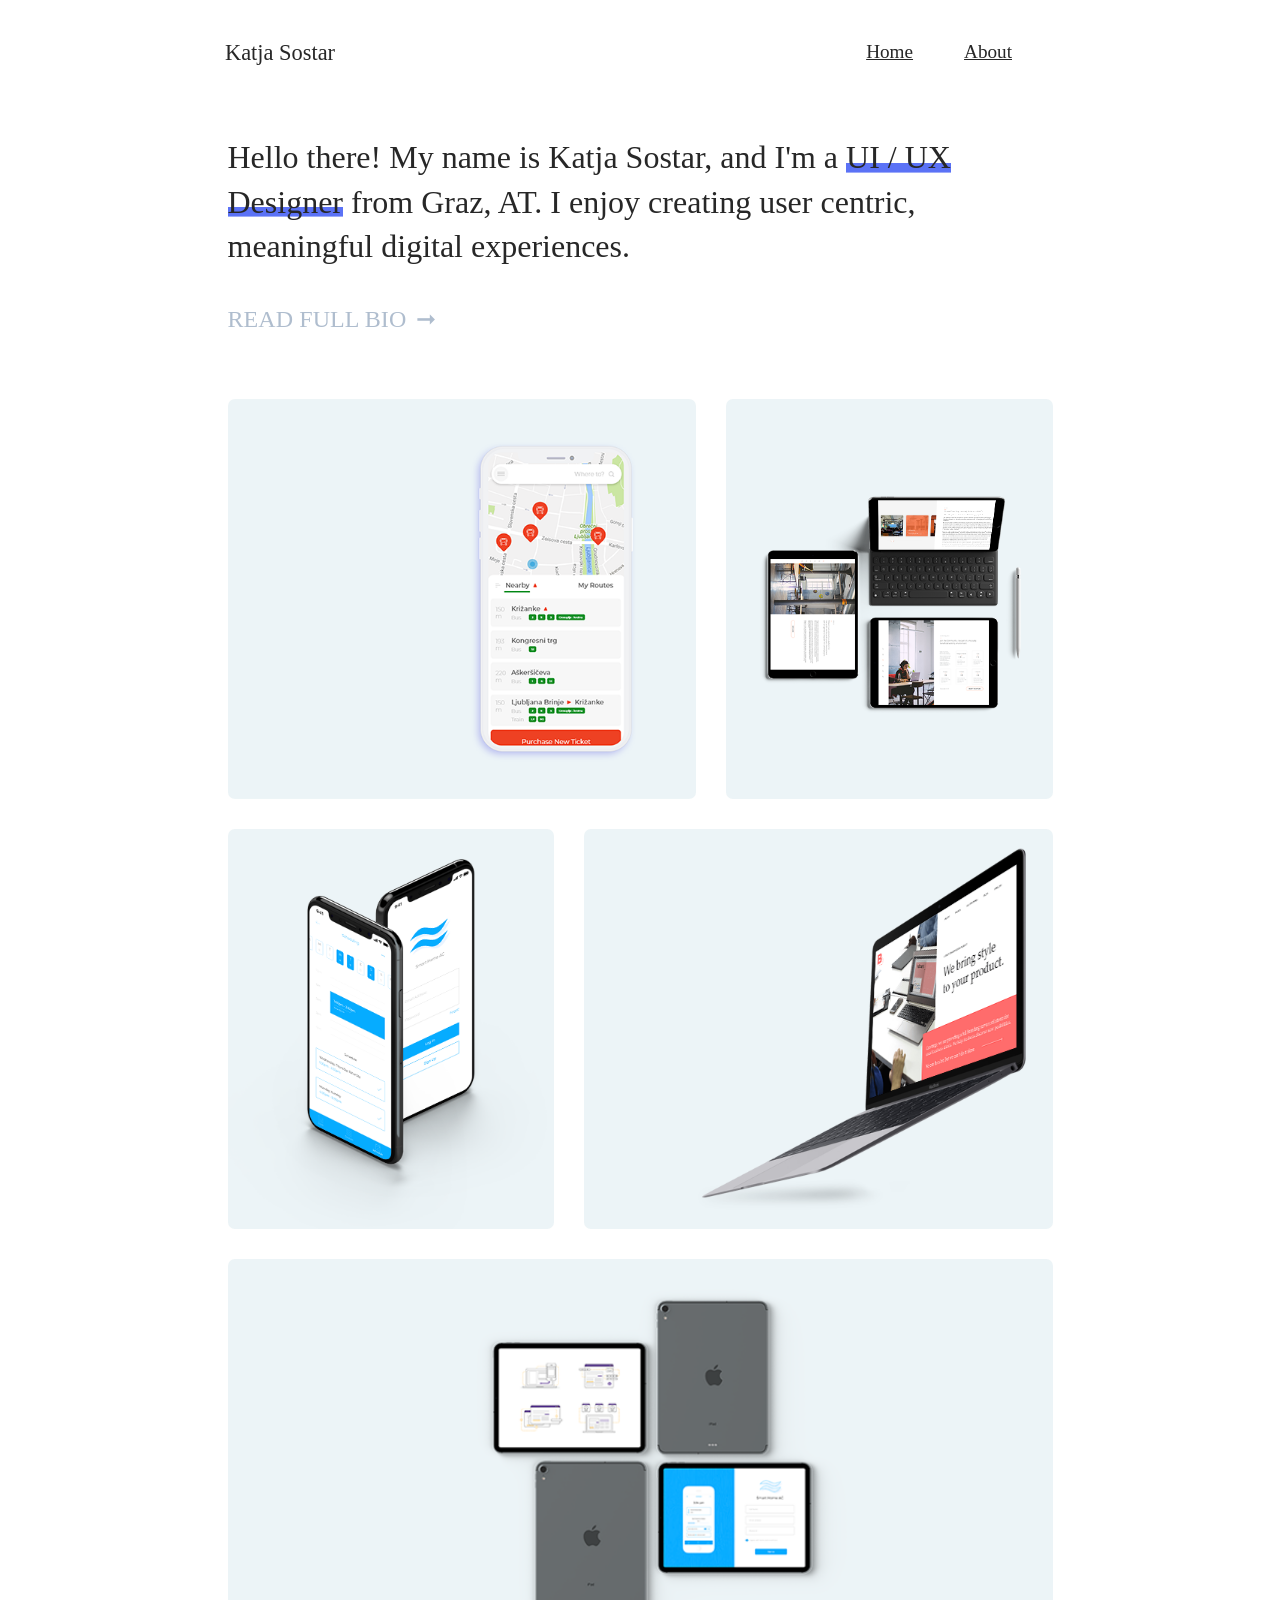
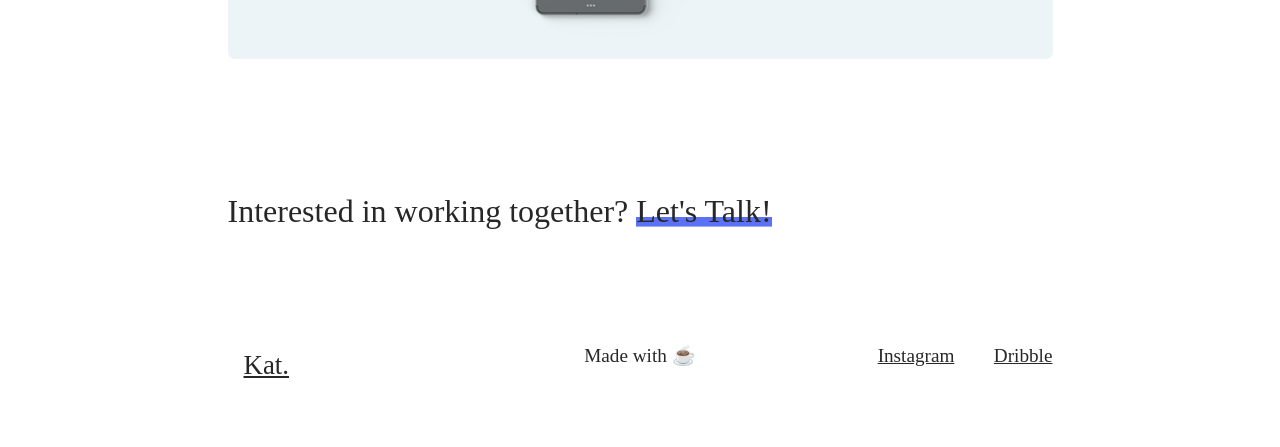
==== index.html @ fa18c43d "final-1" ====
<!doctype html>
<html lang="en">

<head>
    <!-- Required meta tags -->
    <meta charset="utf-8">
    <meta name="viewport" content="width=device-width, initial-scale=1, shrink-to-fit=no">

    <!-- Bootstrap CSS -->
    <link rel="stylesheet" href="https://stackpath.bootstrapcdn.com/bootstrap/4.2.1/css/bootstrap.min.css" integrity="sha384-GJzZqFGwb1QTTN6wy59ffF1BuGJpLSa9DkKMp0DgiMDm4iYMj70gZWKYbI706tWS" crossorigin="anonymous">

    <link href="https://fonts.googleapis.com/css?family=Montserrat:400,500,700,800" rel="stylesheet">

    <link rel="stylesheet" href="style.css">

    <link rel="stylesheet" href="animate.css">



    <title>Katja Sostar | UI / UX Designer</title>
</head>

<body>

    <div class="container">
        <div class="row d-flex justify-content-center">
            <div class="col-lg-10 col-12">
                <nav class="navbar navbar-expand-lg">
                    <div class="container">
                        <a href="/index.html" class="navbar-brand">Katja Sostar</a>
                        <button class="navbar-toggler float-right" type="button" data-toggle="collapse" data-target="#navbar9">
            <span class="navbar-toggler-icon"></span>
        </button>
                        <div class="navbar-collapse collapse" id="navbar9">
                            <ul class="navbar-nav ml-auto">
                                <li class="nav-item">
                                    <a class="nav-link" href="/index.html">Home</a>
                                </li>
                                <li class="nav-item">
                                    <a class="nav-link" href="/about.html">About</a>
                                </li>
                            </ul>
                        </div>
                    </div>
                </nav>

            </div>
        </div>
    </div>

    <div id="header" class="jumbotron jumbotron-fluid">
        <div class="container">
            <div class="row d-flex justify-content-center">
                <div class="col-lg-9 col-12">
                    <h1>Hello there! My name is Katja Sostar, and I'm a
                        <spawn class="underline--magical">UI / UX Designer</spawn> from Graz, AT. I enjoy creating user centric, meaningful digital experiences.
                    </h1>
                    <br>
                    <a class="arrowHeader" href="about.html">READ FULL BIO</a>
                </div>
            </div>
        </div>
    </div>

    <div class="container">
        <div class="row d-flex justify-content-center">
            <div class="col-lg-9 col-12">
                <div class="row">
                    <div class="col-md-7 col-12">
                        <div class="fh5co-grid animate-box" style="background-image: url(/assets/thumbnails/lp-bus.png);">
                            <a class="image-popup text-center" href="projects/lj-bus.html">
                                <div class="prod-title">
                                    <h3>Ljubljana LP</h3>
                                    <span>UI / UX - Mobile commuting solution</span>
                                </div>
                            </a>
                        </div>
                    </div>

                    <div class="col-md-5 col-12">
                        <div class="fh5co-grid animate-box" style="background-image: url(/assets/thumbnails/poligon.png);">
                            <a class="image-popup text-center" href="projects/poligon.html">
                                <div class="prod-title">
                                    <h3>Poligon</h3>
                                    <span>Web Design - Creative Incubator Center</span>
                                </div>
                            </a>
                        </div>
                    </div>
                </div>
            </div>
        </div>

        <div class="row d-flex justify-content-center">
            <div class="col-lg-9 col-12">
                <div class="row">
                    <div class="col-md-5 col-12">
                        <div class="fh5co-grid animate-box" style="background-image: url(/assets/thumbnails/AC.png);">
                            <a class="image-popup text-center" href="projects/smart-home.html">
                                <div class="prod-title">
                                    <h3>Smart Home AC</h3>
                                    <span>UI / UX - Remote smart home</span>
                                </div>
                            </a>
                        </div>
                    </div>

                    <div class="col-md-7 col-12">
                        <div class="fh5co-grid animate-box" style="background-image: url(/assets/thumbnails/web.png);">
                            <a class="image-popup text-center" href="projects/web.html">
                                <div class="prod-title">
                                    <h3>Web Design</h3>
                                    <span>Collection</span>
                                </div>
                            </a>
                        </div>
                    </div>
                </div>
            </div>
        </div>

        <div class="row d-flex justify-content-center">
            <div class="col-lg-9 col-12">
                <div class="row">
                    <div class="col-md-12 col-12">
                        <div class="fh5co-grid animate-box" style="background-image: url(/assets/thumbnails/extra.png);">
                            <a class="image-popup text-center" href="projects/playground.html">
                                <div class="prod-title">
                                    <h3>Playground Collection</h3>
                                    <span>UI, Illustrations, Logos</span>
                                </div>
                            </a>
                        </div>
                    </div>
                </div>
            </div>
        </div>


    </div>

    <div id="contact" class="container">
        <div class="row d-flex justify-content-center">
            <div class="col-lg-9 col-12">
                <h2>Interested in working together?
                    <spawn class="underline--magical"><a href="mailto:kat.sostar@gmail.com">Let's Talk!</a></spawn>
                </h2>
            </div>
        </div>
    </div>


    <div id="footer" class="container">
        <div class="row d-flex justify-content-center">
            <div class="col-lg-9 col-12">
                <div class="row">
                    <div class="col-md-4 col-2">
                        <h3> <a class="nav-link" href="/index.html">Kat.</a>
                        </h3>
                    </div>
                    <div class="col-md-4 text-center col-4">
                        <p>Made with &#9749;</p>
                    </div>
                    <div class="col-md-4 text-right col-6">
                        <a href="https://instagram.com/hell0imkat/">Instagram</a>
                        <a href="https://dribbble.com/helloimkat">Dribble</a>
                    </div>
                </div>
            </div>
        </div>
    </div>


    <!-- Optional JavaScript -->
    <!-- jQuery first, then Popper.js, then Bootstrap JS -->
    <script src="https://code.jquery.com/jquery-3.3.1.slim.min.js" integrity="sha384-q8i/X+965DzO0rT7abK41JStQIAqVgRVzpbzo5smXKp4YfRvH+8abtTE1Pi6jizo" crossorigin="anonymous"></script>
    <script src="https://cdnjs.cloudflare.com/ajax/libs/popper.js/1.14.6/umd/popper.min.js" integrity="sha384-wHAiFfRlMFy6i5SRaxvfOCifBUQy1xHdJ/yoi7FRNXMRBu5WHdZYu1hA6ZOblgut" crossorigin="anonymous"></script>
    <script src="https://stackpath.bootstrapcdn.com/bootstrap/4.2.1/js/bootstrap.min.js" integrity="sha384-B0UglyR+jN6CkvvICOB2joaf5I4l3gm9GU6Hc1og6Ls7i6U/mkkaduKaBhlAXv9k" crossorigin="anonymous"></script>
</body>

</html>
---- style.css ----
/* FONTS */
@font-face {
  font-family: 'Circular Std Book';
  font-style: normal;
  font-weight: normal;
  src: local("Circular Std Book"), url("CircularStd-Book.otf") format("otf");
}

@font-face {
  font-family: 'Circular Std Bold';
  font-style: normal;
  font-weight: normal;
  src: local("Circular Std Bold"), url("CircularStd-Bold.otf") format("otf");
}

@font-face {
  font-family: 'Circular Std Medium';
  font-style: normal;
  font-weight: normal;
  src: local("Circular Std Medium"), url("CircularStd-Medium.otf") format("otf");
}

/* TYPOGRAPHY */
/* line 26, D:/Userdata/Katja/Desktop/1/scss/style.scss */
h1 {
  font-family: 'Circular Std Bold';
  font-weight: 500;
  font-size: 2em;
  line-height: 1.4em;
  color: #272727;
}

/* line 34, D:/Userdata/Katja/Desktop/1/scss/style.scss */
h2 {
  font-family: 'Circular Std Bold';
  font-weight: 500;
  font-size: 2em;
  line-height: 1.4em;
  color: #272727;
}

/* line 42, D:/Userdata/Katja/Desktop/1/scss/style.scss */
h3 {
  font-family: 'Circular Std Bold';
  font-weight: 500;
  font-size: 1.4em;
  line-height: 1.4em;
  color: #272727;
}

/* line 50, D:/Userdata/Katja/Desktop/1/scss/style.scss */
.btn {
  border: 1px solid #272727;
  font-family: 'Circular Std Bold';
  font-size: 1.8em;
}

/* line 56, D:/Userdata/Katja/Desktop/1/scss/style.scss */
a {
  color: #272727;
}

/* line 58, D:/Userdata/Katja/Desktop/1/scss/style.scss */
a:hover {
  color: #272727;
  text-decoration: none;
}

/* line 64, D:/Userdata/Katja/Desktop/1/scss/style.scss */
p {
  font-family: 'Circular Std Book';
  font-weight: 500;
  font-size: 1.2em;
  color: #272727;
}

/* line 72, D:/Userdata/Katja/Desktop/1/scss/style.scss */
#footer p {
  font-family: 'Circular Std Book';
  font-weight: 500;
  font-size: 1.2em;
  color: #272727;
}

/* line 79, D:/Userdata/Katja/Desktop/1/scss/style.scss */
#footer a {
  font-family: 'Circular Std Bold';
  font-weight: 500;
  font-size: 1.2em;
  color: #272727;
  text-decoration: underline;
}

/* line 85, D:/Userdata/Katja/Desktop/1/scss/style.scss */
#footer a:hover {
  color: #5B72F6;
}

/* line 90, D:/Userdata/Katja/Desktop/1/scss/style.scss */
#footer a:first-child {
  margin-right: 35px;
}

/* line 96, D:/Userdata/Katja/Desktop/1/scss/style.scss */
.underline--magical {
  background-image: linear-gradient(120deg, #5B72F6 0%, #5B72F6 100%);
  background-repeat: no-repeat;
  background-size: 100% 0.3em;
  background-position: 0 90%;
  transition: background-size 0.30s ease-in;
}

/* line 102, D:/Userdata/Katja/Desktop/1/scss/style.scss */
.underline--magical:hover {
  background-size: 110% 110%;
}

/* ANI */
/* line 109, D:/Userdata/Katja/Desktop/1/scss/style.scss */
.arrowHeader {
  font-family: "Circular Std Bold";
  font-size: 24px;
  color: #AFBDCE;
  letter-spacing: 0.08px;
  transition-timing-function: ease-in-out;
  -webkit-transition-duration: 0.2s;
  /* Safari */
  transition-duration: 0.2s;
}

/* line 120, D:/Userdata/Katja/Desktop/1/scss/style.scss */
.arrowHeader::after {
  display: inline-block;
  padding-left: 10px;
  content: "\0279E";
  -webkit-transition: transform 0.3s ease-out;
  -moz-transition: transform 0.3s ease-out;
  -ms-transition: transform 0.3s ease-out;
  -o-transition: transform 0.3s ease-out;
  transition: transform 0.3s ease-out;
}

/* line 131, D:/Userdata/Katja/Desktop/1/scss/style.scss */
.arrowHeader:hover {
  color: #272727;
}

/* line 135, D:/Userdata/Katja/Desktop/1/scss/style.scss */
.arrowHeader:hover::after {
  -webkit-transform: translateX(10px);
  -moz-transform: translateX(10px);
  -ms-transform: translateX(10px);
  -o-transform: translateX(10px);
  transform: translateX(10px);
}

/* NAVBAR */
/* line 147, D:/Userdata/Katja/Desktop/1/scss/style.scss */
.navbar {
  padding: 30px;
  background-color: transparent;
}

/* line 151, D:/Userdata/Katja/Desktop/1/scss/style.scss */
.navbar .navbar-brand {
  font-family: 'Circular Std Bold';
  font-weight: 500;
  font-size: 1.4em;
  line-height: 1.4em;
  color: #272727;
}

/* line 159, D:/Userdata/Katja/Desktop/1/scss/style.scss */
.navbar .nav-link {
  font-family: 'Circular Std Bold';
  font-weight: 500;
  font-size: 1.2em;
  color: #272727;
  text-decoration: underline;
}

/* line 165, D:/Userdata/Katja/Desktop/1/scss/style.scss */
.navbar .nav-link:hover {
  color: #5B72F6;
}

/* line 169, D:/Userdata/Katja/Desktop/1/scss/style.scss */
.navbar .nav-link:first-child {
  margin-right: 35px;
}

/* INTRO */
/* line 180, D:/Userdata/Katja/Desktop/1/scss/style.scss */
.jumbotron {
  padding: 30px;
  background-color: transparent;
}

/* GALLERY */
/* line 188, D:/Userdata/Katja/Desktop/1/scss/style.scss */
.fh5co-grid {
  height: 400px;
  background-size: cover;
  background-position: center center;
  margin-bottom: 30px;
  position: relative;
  -webkit-border-radius: 7px;
  -moz-border-radius: 7px;
  -ms-border-radius: 7px;
  border-radius: 7px;
}

@media screen and (max-width: 480px) {
  /* line 201, D:/Userdata/Katja/Desktop/1/scss/style.scss */
  .fh5co-grid {
    height: 400px;
  }
}

/* line 206, D:/Userdata/Katja/Desktop/1/scss/style.scss */
.fh5co-grid .image-popup {
  position: absolute;
  top: 0;
  bottom: 0;
  left: 0;
  right: 0;
  background: rgba(0, 0, 0, 0.5);
  opacity: 0;
  -webkit-border-radius: 7px;
  -moz-border-radius: 7px;
  -ms-border-radius: 7px;
  border-radius: 7px;
}

/* line 220, D:/Userdata/Katja/Desktop/1/scss/style.scss */
.fh5co-grid .image-popup .prod-title {
  position: absolute;
  top: 50%;
  bottom: 20px;
  left: 20px;
  right: 20px;
  margin-top: -25px;
}

/* line 229, D:/Userdata/Katja/Desktop/1/scss/style.scss */
.fh5co-grid .image-popup .prod-title h3 {
  margin-bottom: 10px;
  color: #fff;
  font-size: 20px;
}

/* line 235, D:/Userdata/Katja/Desktop/1/scss/style.scss */
.fh5co-grid .image-popup .prod-title span {
  color: #fff;
}

/* line 239, D:/Userdata/Katja/Desktop/1/scss/style.scss */
.fh5co-grid:hover {
  -webkit-transform: scale(1.05);
  -moz-transform: scale(1.05);
  -o-transform: scale(1.05);
  transform: scale(1.05);
}

/* line 246, D:/Userdata/Katja/Desktop/1/scss/style.scss */
.fh5co-grid:hover .image-popup {
  opacity: 1;
}

/* line 251, D:/Userdata/Katja/Desktop/1/scss/style.scss */
.js .animate-box {
  opacity: 0;
}

/* CONTACT */
/* line 258, D:/Userdata/Katja/Desktop/1/scss/style.scss */
#contact {
  margin-top: 100px;
  margin-bottom: 100px;
}

/* FOOTER */
/* line 265, D:/Userdata/Katja/Desktop/1/scss/style.scss */
#footer {
  margin-top: 100px;
  margin-bottom: 50px;
}

/* PROJECT STYLING */
/* line 273, D:/Userdata/Katja/Desktop/1/scss/style.scss */
#info .info-text {
  background-color: #E7F3F7;
  padding-top: 45px;
  padding-bottom: 45px;
}

/* line 280, D:/Userdata/Katja/Desktop/1/scss/style.scss */
#project-case {
  padding-top: 45px;
  padding-bottom: 45px;
}

/*# sourceMappingURL=../style.map */
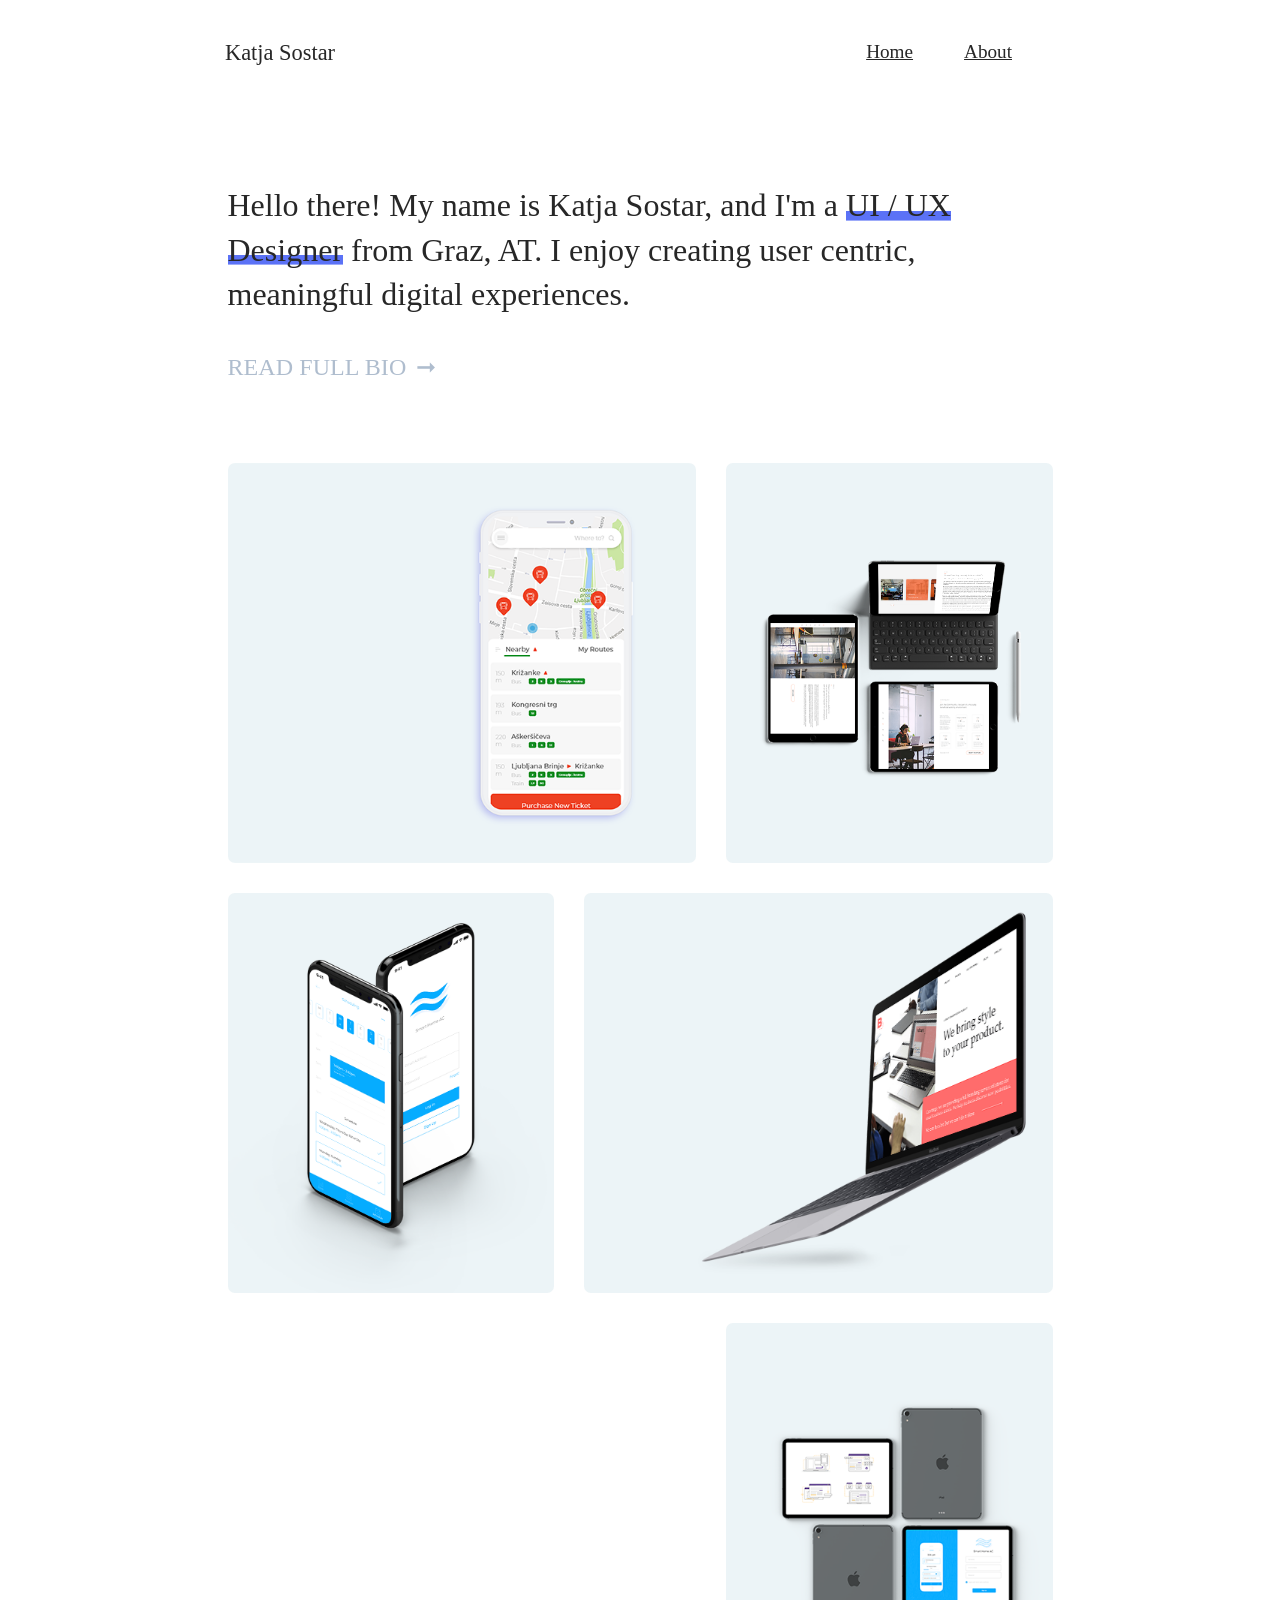
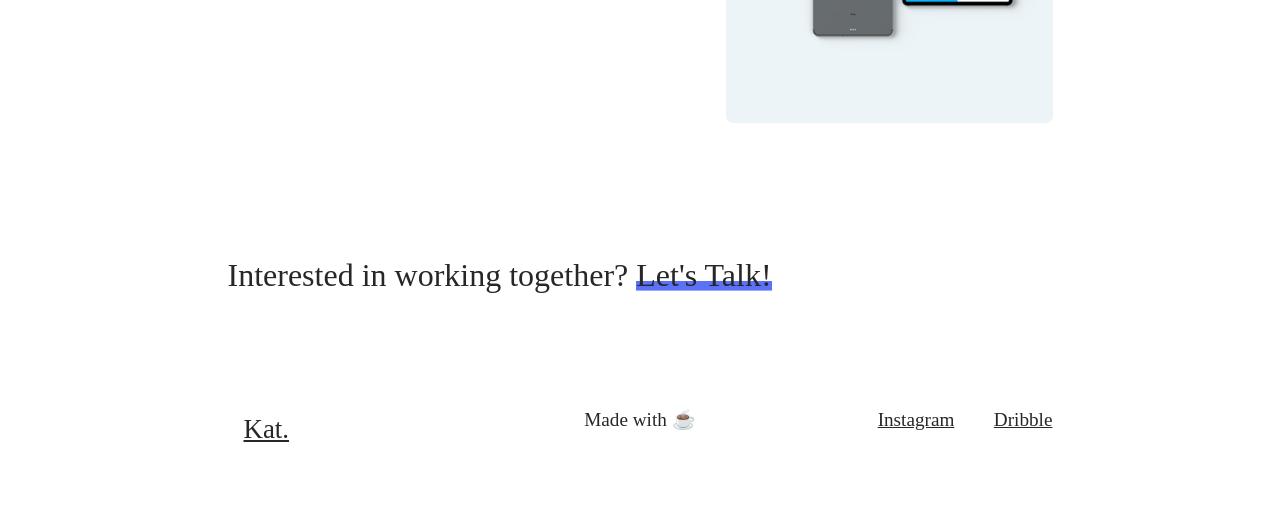
==== commit 9e2e0852: "updated index" ====
--- a/index.html
+++ b/index.html
@@ -48,7 +48,7 @@
         </div>
     </div>
 
-    <div id="header" class="jumbotron jumbotron-fluid">
+    <div id="header" class="jumbotron jumbotron-fluid mt-5 mb-5">
         <div class="container">
             <div class="row d-flex justify-content-center">
                 <div class="col-lg-9 col-12">
@@ -122,7 +122,18 @@
         <div class="row d-flex justify-content-center">
             <div class="col-lg-9 col-12">
                 <div class="row">
-                    <div class="col-md-12 col-12">
+                    <div class="col-md-7 col-12">
+                        <div class="fh5co-grid animate-box" style="background-image: url(/assets/thumbnails/cram.png);">
+                            <a class="image-popup text-center" href="projects/cram.html">
+                                <div class="prod-title">
+                                    <h3>CramCase</h3>
+                                    <span>UI / UX - StudentTeacher platform</span>
+                                </div>
+                            </a>
+                        </div>
+                    </div>
+
+                    <div class="col-md-5 col-12">
                         <div class="fh5co-grid animate-box" style="background-image: url(/assets/thumbnails/extra.png);">
                             <a class="image-popup text-center" href="projects/playground.html">
                                 <div class="prod-title">
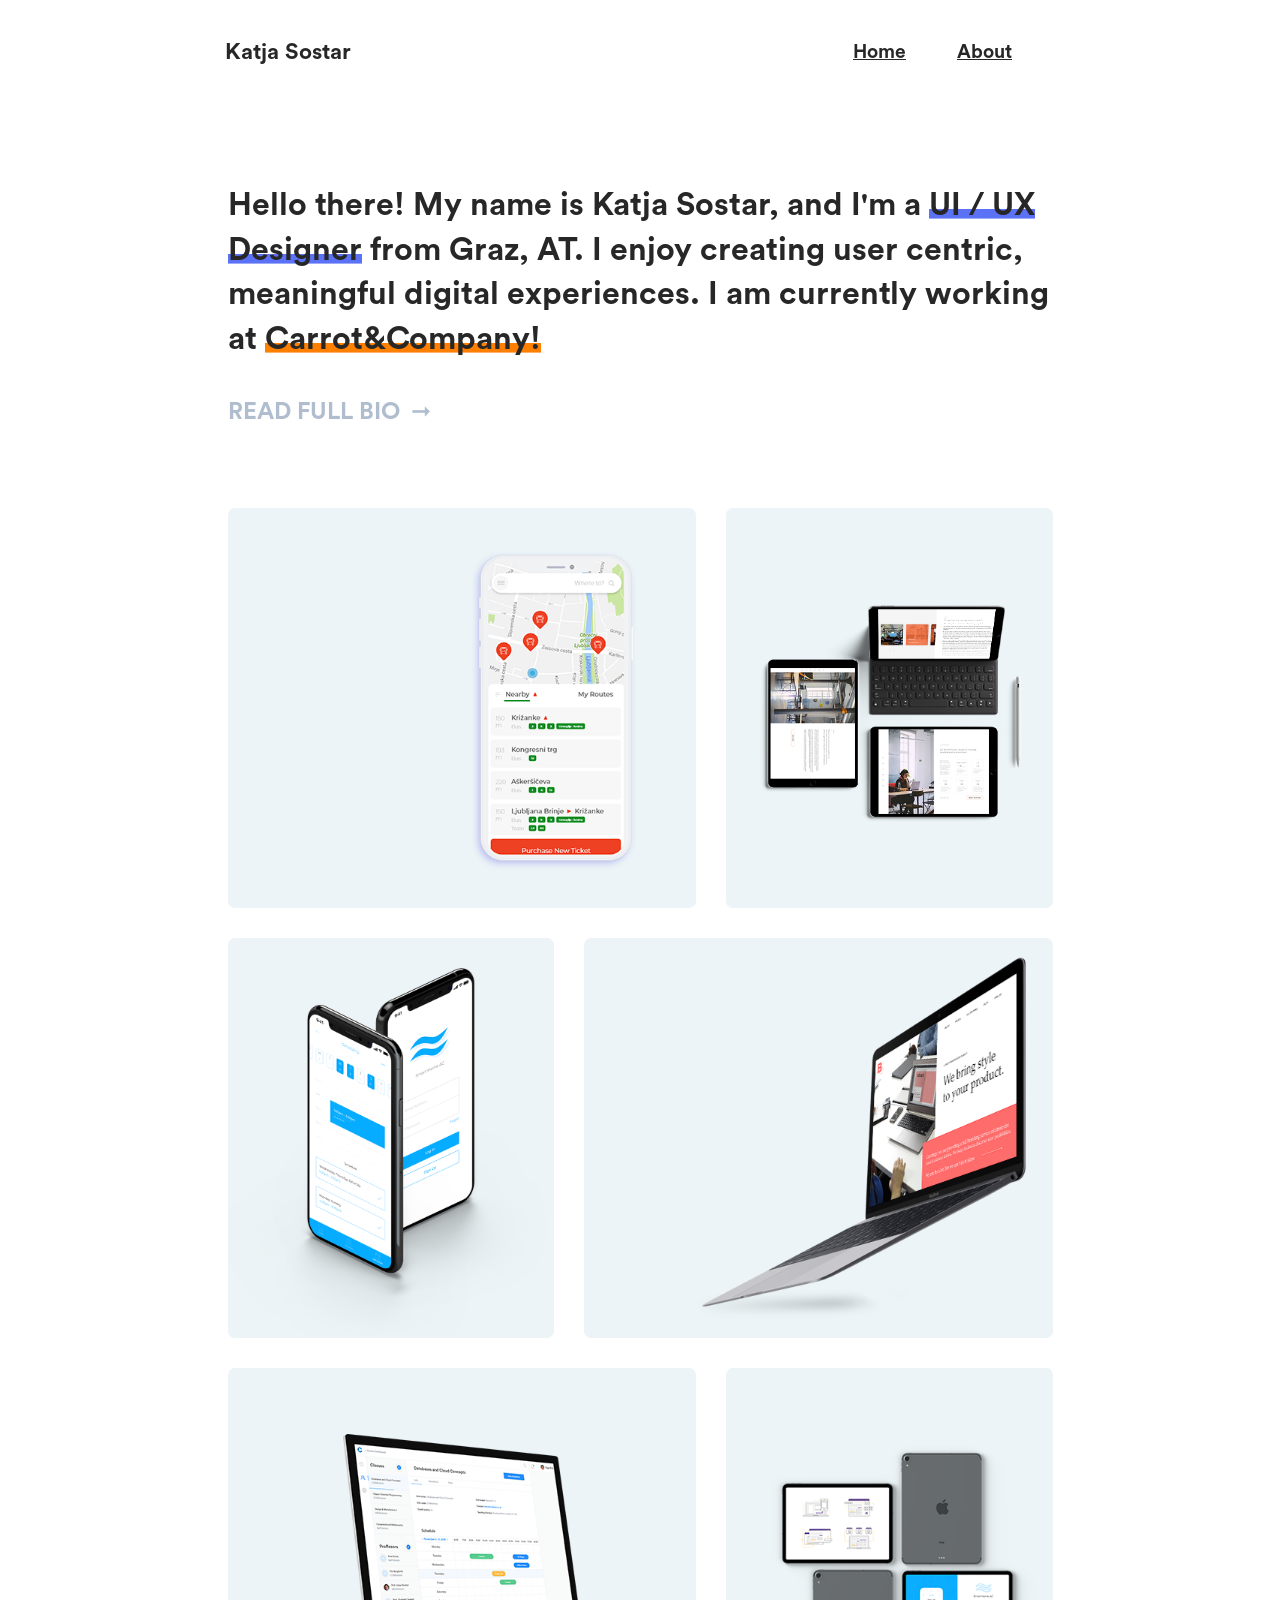
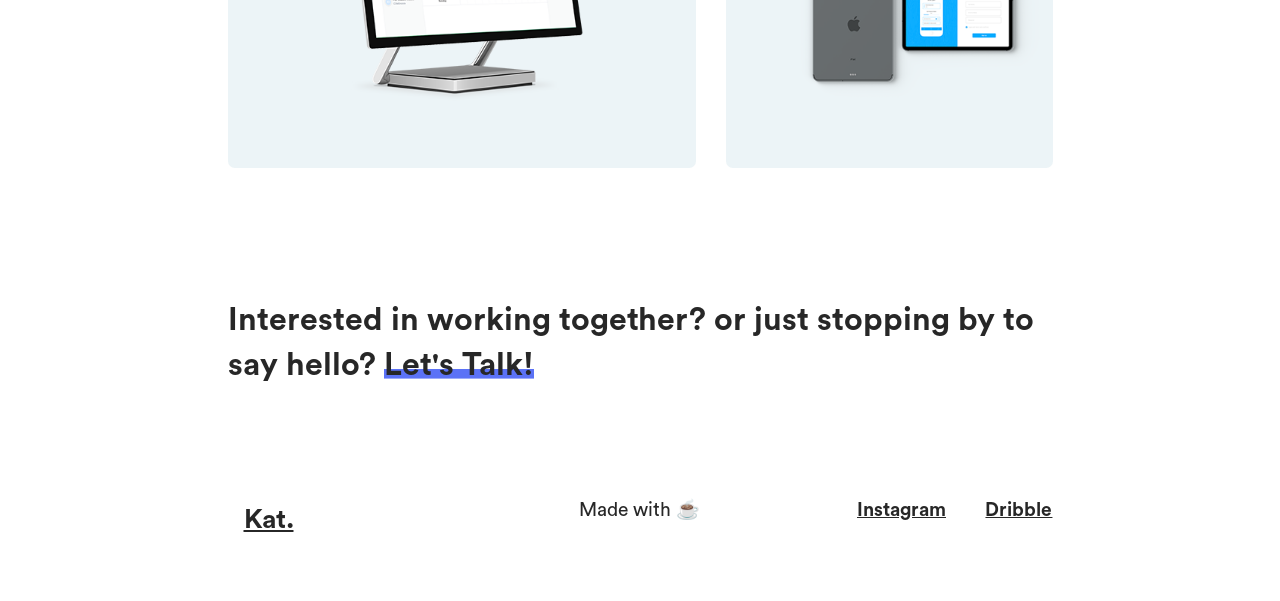
==== commit 36b0b584: "Add cnc" ====
--- a/index.html
+++ b/index.html
@@ -29,8 +29,8 @@
                     <div class="container">
                         <a href="/index.html" class="navbar-brand">Katja Sostar</a>
                         <button class="navbar-toggler float-right" type="button" data-toggle="collapse" data-target="#navbar9">
-            <span class="navbar-toggler-icon"></span>
-        </button>
+                            <span class="navbar-toggler-icon"></span>
+                        </button>
                         <div class="navbar-collapse collapse" id="navbar9">
                             <ul class="navbar-nav ml-auto">
                                 <li class="nav-item">
@@ -53,9 +53,10 @@
             <div class="row d-flex justify-content-center">
                 <div class="col-lg-9 col-12">
                     <h1>Hello there! My name is Katja Sostar, and I'm a
-                        <spawn class="underline--magical">UI / UX Designer</spawn> from Graz, AT. I enjoy creating user centric, meaningful digital experiences.
+                        <spawn class="underline--magical">UI / UX Designer</spawn> from Graz, AT. I enjoy creating user centric, meaningful digital experiences. I am currently working at <spawn class="underline--magical-cnc"><a href="https://www.cnc.io/" target="_blank">Carrot&Company!</a></spawn>
                     </h1>
                     <br>
+
                     <a class="arrowHeader" href="about.html">READ FULL BIO</a>
                 </div>
             </div>
@@ -153,7 +154,7 @@
     <div id="contact" class="container">
         <div class="row d-flex justify-content-center">
             <div class="col-lg-9 col-12">
-                <h2>Interested in working together?
+                <h2>Interested in working together? or just stopping by to say hello?
                     <spawn class="underline--magical"><a href="mailto:kat.sostar@gmail.com">Let's Talk!</a></spawn>
                 </h2>
             </div>
@@ -187,6 +188,4 @@
     <script src="https://code.jquery.com/jquery-3.3.1.slim.min.js" integrity="sha384-q8i/X+965DzO0rT7abK41JStQIAqVgRVzpbzo5smXKp4YfRvH+8abtTE1Pi6jizo" crossorigin="anonymous"></script>
     <script src="https://cdnjs.cloudflare.com/ajax/libs/popper.js/1.14.6/umd/popper.min.js" integrity="sha384-wHAiFfRlMFy6i5SRaxvfOCifBUQy1xHdJ/yoi7FRNXMRBu5WHdZYu1hA6ZOblgut" crossorigin="anonymous"></script>
     <script src="https://stackpath.bootstrapcdn.com/bootstrap/4.2.1/js/bootstrap.min.js" integrity="sha384-B0UglyR+jN6CkvvICOB2joaf5I4l3gm9GU6Hc1og6Ls7i6U/mkkaduKaBhlAXv9k" crossorigin="anonymous"></script>
-</body>
-
-</html>
+</body></html>
--- a/style.css
+++ b/style.css
@@ -1,303 +1,404 @@
 /* FONTS */
-@font-face {
-  font-family: 'Circular Std Book';
-  font-style: normal;
-  font-weight: normal;
-  src: local("Circular Std Book"), url("CircularStd-Book.otf") format("otf");
-}
-
-@font-face {
-  font-family: 'Circular Std Bold';
-  font-style: normal;
-  font-weight: normal;
-  src: local("Circular Std Bold"), url("CircularStd-Bold.otf") format("otf");
-}
-
-@font-face {
-  font-family: 'Circular Std Medium';
-  font-style: normal;
-  font-weight: normal;
-  src: local("Circular Std Medium"), url("CircularStd-Medium.otf") format("otf");
+
+@font-face {
+    font-family: 'Circular Std Book';
+    font-style: normal;
+    font-weight: normal;
+    src: local('Circular Std Book'), url('CircularStd-Book.woff') format('woff');
+}
+
+
+@font-face {
+    font-family: 'Circular Std Book Italic';
+    font-style: normal;
+    font-weight: normal;
+    src: local('Circular Std Book Italic'), url('CircularStd-BookItalic.woff') format('woff');
+}
+
+
+@font-face {
+    font-family: 'Circular Std Medium';
+    font-style: normal;
+    font-weight: normal;
+    src: local('Circular Std Medium'), url('CircularStd-Medium.woff') format('woff');
+}
+
+
+@font-face {
+    font-family: 'Circular Std Medium Italic';
+    font-style: normal;
+    font-weight: normal;
+    src: local('Circular Std Medium Italic'), url('CircularStd-MediumItalic.woff') format('woff');
+}
+
+
+@font-face {
+    font-family: 'Circular Std Bold';
+    font-style: normal;
+    font-weight: normal;
+    src: local('Circular Std Bold'), url('CircularStd-Bold.woff') format('woff');
+}
+
+
+@font-face {
+    font-family: 'Circular Std Bold Italic';
+    font-style: normal;
+    font-weight: normal;
+    src: local('Circular Std Bold Italic'), url('CircularStd-BoldItalic.woff') format('woff');
+}
+
+
+@font-face {
+    font-family: 'Circular Std Black';
+    font-style: normal;
+    font-weight: normal;
+    src: local('Circular Std Black'), url('CircularStd-Black.woff') format('woff');
+}
+
+
+@font-face {
+    font-family: 'Circular Std Black Italic';
+    font-style: normal;
+    font-weight: normal;
+    src: local('Circular Std Black Italic'), url('CircularStd-BlackItalic.woff') format('woff');
 }
 
 /* TYPOGRAPHY */
+
 /* line 26, D:/Userdata/Katja/Desktop/1/scss/style.scss */
+
 h1 {
-  font-family: 'Circular Std Bold';
-  font-weight: 500;
-  font-size: 2em;
-  line-height: 1.4em;
-  color: #272727;
+    font-family: 'Circular Std Bold';
+    font-weight: 500;
+    font-size: 2em;
+    line-height: 1.4em;
+    color: #272727;
 }
 
 /* line 34, D:/Userdata/Katja/Desktop/1/scss/style.scss */
+
 h2 {
-  font-family: 'Circular Std Bold';
-  font-weight: 500;
-  font-size: 2em;
-  line-height: 1.4em;
-  color: #272727;
+    font-family: 'Circular Std Bold';
+    font-weight: 500;
+    font-size: 2em;
+    line-height: 1.4em;
+    color: #272727;
 }
 
 /* line 42, D:/Userdata/Katja/Desktop/1/scss/style.scss */
+
 h3 {
-  font-family: 'Circular Std Bold';
-  font-weight: 500;
-  font-size: 1.4em;
-  line-height: 1.4em;
-  color: #272727;
+    font-family: 'Circular Std Bold';
+    font-weight: 500;
+    font-size: 1.4em;
+    line-height: 1.4em;
+    color: #272727;
 }
 
 /* line 50, D:/Userdata/Katja/Desktop/1/scss/style.scss */
+
 .btn {
-  border: 1px solid #272727;
-  font-family: 'Circular Std Bold';
-  font-size: 1.8em;
+    border: 1px solid #272727;
+    font-family: 'Circular Std Bold';
+    font-size: 1.8em;
 }
 
 /* line 56, D:/Userdata/Katja/Desktop/1/scss/style.scss */
+
 a {
-  color: #272727;
+    color: #272727;
 }
 
 /* line 58, D:/Userdata/Katja/Desktop/1/scss/style.scss */
+
 a:hover {
-  color: #272727;
-  text-decoration: none;
+    color: #272727;
+    text-decoration: none;
 }
 
 /* line 64, D:/Userdata/Katja/Desktop/1/scss/style.scss */
+
 p {
-  font-family: 'Circular Std Book';
-  font-weight: 500;
-  font-size: 1.2em;
-  color: #272727;
+    font-family: 'Circular Std Book';
+    font-weight: 500;
+    font-size: 1.2em;
+    color: #272727;
 }
 
 /* line 72, D:/Userdata/Katja/Desktop/1/scss/style.scss */
+
 #footer p {
-  font-family: 'Circular Std Book';
-  font-weight: 500;
-  font-size: 1.2em;
-  color: #272727;
+    font-family: 'Circular Std Book';
+    font-weight: 500;
+    font-size: 1.2em;
+    color: #272727;
 }
 
 /* line 79, D:/Userdata/Katja/Desktop/1/scss/style.scss */
+
 #footer a {
-  font-family: 'Circular Std Bold';
-  font-weight: 500;
-  font-size: 1.2em;
-  color: #272727;
-  text-decoration: underline;
+    font-family: 'Circular Std Bold';
+    font-weight: 500;
+    font-size: 1.2em;
+    color: #272727;
+    text-decoration: underline;
 }
 
 /* line 85, D:/Userdata/Katja/Desktop/1/scss/style.scss */
+
 #footer a:hover {
-  color: #5B72F6;
+    color: #5B72F6;
 }
 
 /* line 90, D:/Userdata/Katja/Desktop/1/scss/style.scss */
+
 #footer a:first-child {
-  margin-right: 35px;
+    margin-right: 35px;
 }
 
 /* line 96, D:/Userdata/Katja/Desktop/1/scss/style.scss */
+
 .underline--magical {
-  background-image: linear-gradient(120deg, #5B72F6 0%, #5B72F6 100%);
-  background-repeat: no-repeat;
-  background-size: 100% 0.3em;
-  background-position: 0 90%;
-  transition: background-size 0.30s ease-in;
+    background-image: linear-gradient(120deg, #5B72F6 0%, #5B72F6 100%);
+    background-repeat: no-repeat;
+    background-size: 100% 0.3em;
+    background-position: 0 90%;
+    transition: background-size 0.30s ease-in;
 }
 
 /* line 102, D:/Userdata/Katja/Desktop/1/scss/style.scss */
+
 .underline--magical:hover {
-  background-size: 110% 110%;
-}
+    background-size: 110% 110%;
+}
+
+/* underline cnc - work */
+
+.underline--magical-cnc {
+    background-image: linear-gradient(120deg, #FF7F00 0%, #FF7F00 100%);
+    background-repeat: no-repeat;
+    background-size: 100% 0.3em;
+    background-position: 0 90%;
+    transition: background-size 0.30s ease-in;
+}
+
+.underline--magical-cnc:hover {
+    background-size: 110% 110%;
+}
+
 
 /* ANI */
+
 /* line 109, D:/Userdata/Katja/Desktop/1/scss/style.scss */
+
 .arrowHeader {
-  font-family: "Circular Std Bold";
-  font-size: 24px;
-  color: #AFBDCE;
-  letter-spacing: 0.08px;
-  transition-timing-function: ease-in-out;
-  -webkit-transition-duration: 0.2s;
-  /* Safari */
-  transition-duration: 0.2s;
+    font-family: "Circular Std Bold";
+    font-size: 24px;
+    color: #AFBDCE;
+    letter-spacing: 0.08px;
+    transition-timing-function: ease-in-out;
+    -webkit-transition-duration: 0.2s;
+    /* Safari */
+    transition-duration: 0.2s;
 }
 
 /* line 120, D:/Userdata/Katja/Desktop/1/scss/style.scss */
+
 .arrowHeader::after {
-  display: inline-block;
-  padding-left: 10px;
-  content: "\0279E";
-  -webkit-transition: transform 0.3s ease-out;
-  -moz-transition: transform 0.3s ease-out;
-  -ms-transition: transform 0.3s ease-out;
-  -o-transition: transform 0.3s ease-out;
-  transition: transform 0.3s ease-out;
+    display: inline-block;
+    padding-left: 10px;
+    content: "\0279E";
+    -webkit-transition: transform 0.3s ease-out;
+    -moz-transition: transform 0.3s ease-out;
+    -ms-transition: transform 0.3s ease-out;
+    -o-transition: transform 0.3s ease-out;
+    transition: transform 0.3s ease-out;
 }
 
 /* line 131, D:/Userdata/Katja/Desktop/1/scss/style.scss */
+
 .arrowHeader:hover {
-  color: #272727;
+    color: #272727;
 }
 
 /* line 135, D:/Userdata/Katja/Desktop/1/scss/style.scss */
+
 .arrowHeader:hover::after {
-  -webkit-transform: translateX(10px);
-  -moz-transform: translateX(10px);
-  -ms-transform: translateX(10px);
-  -o-transform: translateX(10px);
-  transform: translateX(10px);
+    -webkit-transform: translateX(10px);
+    -moz-transform: translateX(10px);
+    -ms-transform: translateX(10px);
+    -o-transform: translateX(10px);
+    transform: translateX(10px);
 }
 
 /* NAVBAR */
+
 /* line 147, D:/Userdata/Katja/Desktop/1/scss/style.scss */
+
 .navbar {
-  padding: 30px;
-  background-color: transparent;
+    padding: 30px;
+    background-color: transparent;
 }
 
 /* line 151, D:/Userdata/Katja/Desktop/1/scss/style.scss */
+
 .navbar .navbar-brand {
-  font-family: 'Circular Std Bold';
-  font-weight: 500;
-  font-size: 1.4em;
-  line-height: 1.4em;
-  color: #272727;
+    font-family: 'Circular Std Bold';
+    font-weight: 500;
+    font-size: 1.4em;
+    line-height: 1.4em;
+    color: #272727;
 }
 
 /* line 159, D:/Userdata/Katja/Desktop/1/scss/style.scss */
+
 .navbar .nav-link {
-  font-family: 'Circular Std Bold';
-  font-weight: 500;
-  font-size: 1.2em;
-  color: #272727;
-  text-decoration: underline;
+    font-family: 'Circular Std Bold';
+    font-weight: 500;
+    font-size: 1.2em;
+    color: #272727;
+    text-decoration: underline;
 }
 
 /* line 165, D:/Userdata/Katja/Desktop/1/scss/style.scss */
+
 .navbar .nav-link:hover {
-  color: #5B72F6;
+    color: #5B72F6;
 }
 
 /* line 169, D:/Userdata/Katja/Desktop/1/scss/style.scss */
+
 .navbar .nav-link:first-child {
-  margin-right: 35px;
+    margin-right: 35px;
 }
 
 /* INTRO */
+
 /* line 180, D:/Userdata/Katja/Desktop/1/scss/style.scss */
+
 .jumbotron {
-  padding: 30px;
-  background-color: transparent;
+    padding: 30px;
+    background-color: transparent;
 }
 
 /* GALLERY */
+
 /* line 188, D:/Userdata/Katja/Desktop/1/scss/style.scss */
+
 .fh5co-grid {
-  height: 400px;
-  background-size: cover;
-  background-position: center center;
-  margin-bottom: 30px;
-  position: relative;
-  -webkit-border-radius: 7px;
-  -moz-border-radius: 7px;
-  -ms-border-radius: 7px;
-  border-radius: 7px;
+    height: 400px;
+    background-size: cover;
+    background-position: center center;
+    margin-bottom: 30px;
+    position: relative;
+    -webkit-border-radius: 7px;
+    -moz-border-radius: 7px;
+    -ms-border-radius: 7px;
+    border-radius: 7px;
 }
 
 @media screen and (max-width: 480px) {
-  /* line 201, D:/Userdata/Katja/Desktop/1/scss/style.scss */
-  .fh5co-grid {
-    height: 400px;
-  }
+    /* line 201, D:/Userdata/Katja/Desktop/1/scss/style.scss */
+    .fh5co-grid {
+        height: 400px;
+    }
 }
 
 /* line 206, D:/Userdata/Katja/Desktop/1/scss/style.scss */
+
 .fh5co-grid .image-popup {
-  position: absolute;
-  top: 0;
-  bottom: 0;
-  left: 0;
-  right: 0;
-  background: rgba(0, 0, 0, 0.5);
-  opacity: 0;
-  -webkit-border-radius: 7px;
-  -moz-border-radius: 7px;
-  -ms-border-radius: 7px;
-  border-radius: 7px;
+    position: absolute;
+    top: 0;
+    bottom: 0;
+    left: 0;
+    right: 0;
+    background: rgba(0, 0, 0, 0.5);
+    opacity: 0;
+    -webkit-border-radius: 7px;
+    -moz-border-radius: 7px;
+    -ms-border-radius: 7px;
+    border-radius: 7px;
 }
 
 /* line 220, D:/Userdata/Katja/Desktop/1/scss/style.scss */
+
 .fh5co-grid .image-popup .prod-title {
-  position: absolute;
-  top: 50%;
-  bottom: 20px;
-  left: 20px;
-  right: 20px;
-  margin-top: -25px;
+    position: absolute;
+    top: 50%;
+    bottom: 20px;
+    left: 20px;
+    right: 20px;
+    margin-top: -25px;
 }
 
 /* line 229, D:/Userdata/Katja/Desktop/1/scss/style.scss */
+
 .fh5co-grid .image-popup .prod-title h3 {
-  margin-bottom: 10px;
-  color: #fff;
-  font-size: 20px;
+    margin-bottom: 10px;
+    color: #fff;
+    font-size: 20px;
 }
 
 /* line 235, D:/Userdata/Katja/Desktop/1/scss/style.scss */
+
 .fh5co-grid .image-popup .prod-title span {
-  color: #fff;
+    color: #fff;
 }
 
 /* line 239, D:/Userdata/Katja/Desktop/1/scss/style.scss */
+
 .fh5co-grid:hover {
-  -webkit-transform: scale(1.05);
-  -moz-transform: scale(1.05);
-  -o-transform: scale(1.05);
-  transform: scale(1.05);
+    -webkit-transform: scale(1.05);
+    -moz-transform: scale(1.05);
+    -o-transform: scale(1.05);
+    transform: scale(1.05);
 }
 
 /* line 246, D:/Userdata/Katja/Desktop/1/scss/style.scss */
+
 .fh5co-grid:hover .image-popup {
-  opacity: 1;
+    opacity: 1;
 }
 
 /* line 251, D:/Userdata/Katja/Desktop/1/scss/style.scss */
+
 .js .animate-box {
-  opacity: 0;
+    opacity: 0;
 }
 
 /* CONTACT */
+
 /* line 258, D:/Userdata/Katja/Desktop/1/scss/style.scss */
+
 #contact {
-  margin-top: 100px;
-  margin-bottom: 100px;
+    margin-top: 100px;
+    margin-bottom: 100px;
 }
 
 /* FOOTER */
+
 /* line 265, D:/Userdata/Katja/Desktop/1/scss/style.scss */
+
 #footer {
-  margin-top: 100px;
-  margin-bottom: 50px;
+    margin-top: 100px;
+    margin-bottom: 50px;
 }
 
 /* PROJECT STYLING */
+
 /* line 273, D:/Userdata/Katja/Desktop/1/scss/style.scss */
+
 #info .info-text {
-  background-color: #E7F3F7;
-  padding-top: 45px;
-  padding-bottom: 45px;
+    background-color: #E7F3F7;
+    padding-top: 45px;
+    padding-bottom: 45px;
 }
 
 /* line 280, D:/Userdata/Katja/Desktop/1/scss/style.scss */
+
 #project-case {
-  padding-top: 45px;
-  padding-bottom: 45px;
-}
-
-/*# sourceMappingURL=../style.map */+    padding-top: 45px;
+    padding-bottom: 45px;
+}
+
+/*# sourceMappingURL=../style.map */
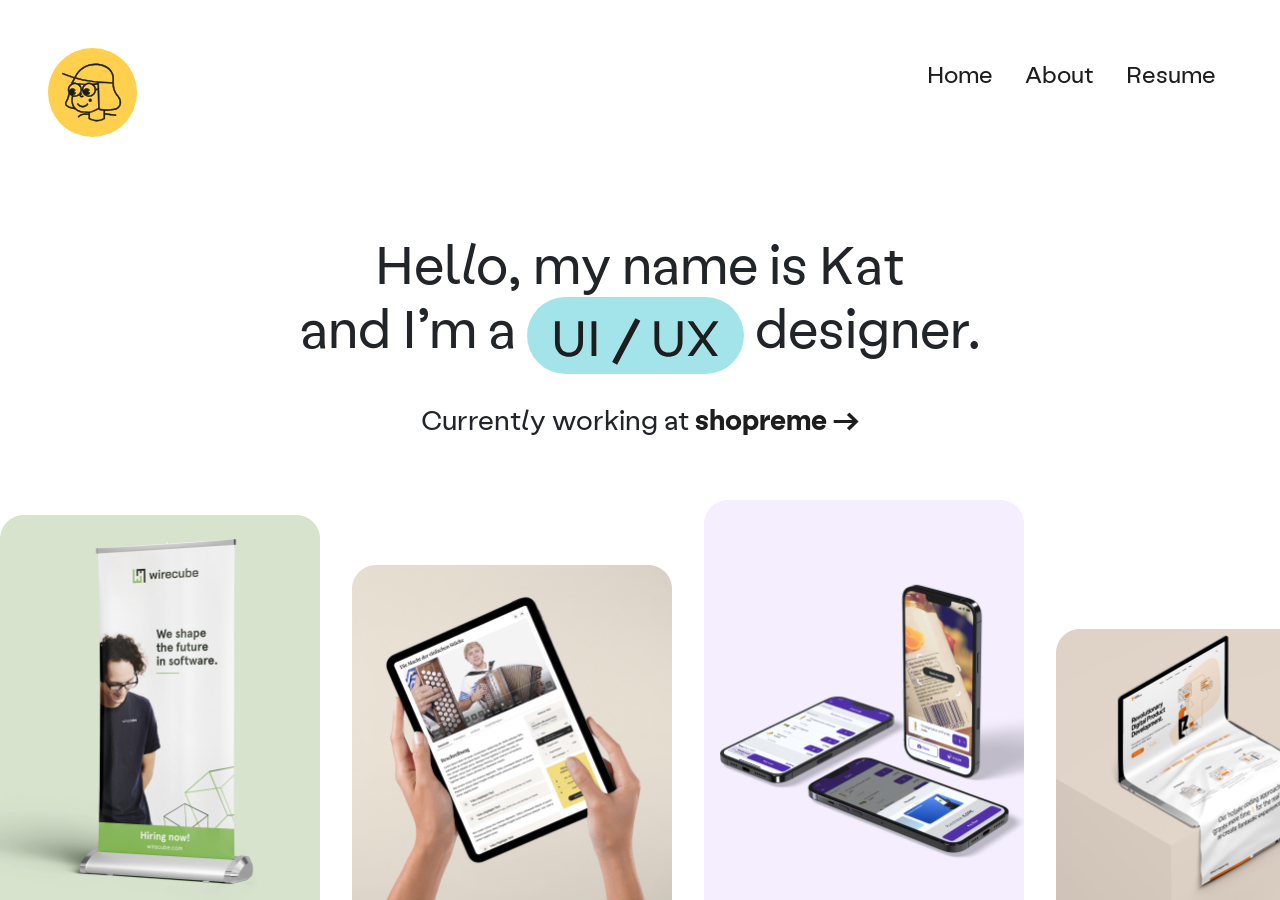
==== commit 4676a5a9: "first" ====
--- a/index.html
+++ b/index.html
@@ -1,191 +1,66 @@
-<!doctype html>
-<html lang="en">
-
-<head>
-    <!-- Required meta tags -->
-    <meta charset="utf-8">
-    <meta name="viewport" content="width=device-width, initial-scale=1, shrink-to-fit=no">
-
-    <!-- Bootstrap CSS -->
-    <link rel="stylesheet" href="https://stackpath.bootstrapcdn.com/bootstrap/4.2.1/css/bootstrap.min.css" integrity="sha384-GJzZqFGwb1QTTN6wy59ffF1BuGJpLSa9DkKMp0DgiMDm4iYMj70gZWKYbI706tWS" crossorigin="anonymous">
-
-    <link href="https://fonts.googleapis.com/css?family=Montserrat:400,500,700,800" rel="stylesheet">
-
-    <link rel="stylesheet" href="style.css">
-
-    <link rel="stylesheet" href="animate.css">
-
-
-
-    <title>Katja Sostar | UI / UX Designer</title>
-</head>
-
-<body>
-
-    <div class="container">
-        <div class="row d-flex justify-content-center">
-            <div class="col-lg-10 col-12">
-                <nav class="navbar navbar-expand-lg">
-                    <div class="container">
-                        <a href="/index.html" class="navbar-brand">Katja Sostar</a>
-                        <button class="navbar-toggler float-right" type="button" data-toggle="collapse" data-target="#navbar9">
-                            <span class="navbar-toggler-icon"></span>
-                        </button>
-                        <div class="navbar-collapse collapse" id="navbar9">
-                            <ul class="navbar-nav ml-auto">
-                                <li class="nav-item">
-                                    <a class="nav-link" href="/index.html">Home</a>
-                                </li>
-                                <li class="nav-item">
-                                    <a class="nav-link" href="/about.html">About</a>
-                                </li>
-                            </ul>
-                        </div>
-                    </div>
-                </nav>
-
-            </div>
-        </div>
-    </div>
-
-    <div id="header" class="jumbotron jumbotron-fluid mt-5 mb-5">
-        <div class="container">
-            <div class="row d-flex justify-content-center">
-                <div class="col-lg-9 col-12">
-                    <h1>Hello there! My name is Katja Sostar, and I'm a
-                        <spawn class="underline--magical">UI / UX Designer</spawn> from Graz, AT. I enjoy creating user centric, meaningful digital experiences. I am currently working at <spawn class="underline--magical-cnc"><a href="https://www.cnc.io/" target="_blank">Carrot&Company!</a></spawn>
-                    </h1>
-                    <br>
-
-                    <a class="arrowHeader" href="about.html">READ FULL BIO</a>
-                </div>
-            </div>
-        </div>
-    </div>
-
-    <div class="container">
-        <div class="row d-flex justify-content-center">
-            <div class="col-lg-9 col-12">
-                <div class="row">
-                    <div class="col-md-7 col-12">
-                        <div class="fh5co-grid animate-box" style="background-image: url(/assets/thumbnails/lp-bus.png);">
-                            <a class="image-popup text-center" href="projects/lj-bus.html">
-                                <div class="prod-title">
-                                    <h3>Ljubljana LP</h3>
-                                    <span>UI / UX - Mobile commuting solution</span>
-                                </div>
-                            </a>
-                        </div>
-                    </div>
-
-                    <div class="col-md-5 col-12">
-                        <div class="fh5co-grid animate-box" style="background-image: url(/assets/thumbnails/poligon.png);">
-                            <a class="image-popup text-center" href="projects/poligon.html">
-                                <div class="prod-title">
-                                    <h3>Poligon</h3>
-                                    <span>Web Design - Creative Incubator Center</span>
-                                </div>
-                            </a>
-                        </div>
-                    </div>
-                </div>
-            </div>
-        </div>
-
-        <div class="row d-flex justify-content-center">
-            <div class="col-lg-9 col-12">
-                <div class="row">
-                    <div class="col-md-5 col-12">
-                        <div class="fh5co-grid animate-box" style="background-image: url(/assets/thumbnails/AC.png);">
-                            <a class="image-popup text-center" href="projects/smart-home.html">
-                                <div class="prod-title">
-                                    <h3>Smart Home AC</h3>
-                                    <span>UI / UX - Remote smart home</span>
-                                </div>
-                            </a>
-                        </div>
-                    </div>
-
-                    <div class="col-md-7 col-12">
-                        <div class="fh5co-grid animate-box" style="background-image: url(/assets/thumbnails/web.png);">
-                            <a class="image-popup text-center" href="projects/web.html">
-                                <div class="prod-title">
-                                    <h3>Web Design</h3>
-                                    <span>Collection</span>
-                                </div>
-                            </a>
-                        </div>
-                    </div>
-                </div>
-            </div>
-        </div>
-
-        <div class="row d-flex justify-content-center">
-            <div class="col-lg-9 col-12">
-                <div class="row">
-                    <div class="col-md-7 col-12">
-                        <div class="fh5co-grid animate-box" style="background-image: url(/assets/thumbnails/cram.png);">
-                            <a class="image-popup text-center" href="projects/cram.html">
-                                <div class="prod-title">
-                                    <h3>CramCase</h3>
-                                    <span>UI / UX - StudentTeacher platform</span>
-                                </div>
-                            </a>
-                        </div>
-                    </div>
-
-                    <div class="col-md-5 col-12">
-                        <div class="fh5co-grid animate-box" style="background-image: url(/assets/thumbnails/extra.png);">
-                            <a class="image-popup text-center" href="projects/playground.html">
-                                <div class="prod-title">
-                                    <h3>Playground Collection</h3>
-                                    <span>UI, Illustrations, Logos</span>
-                                </div>
-                            </a>
-                        </div>
-                    </div>
-                </div>
-            </div>
-        </div>
-
-
-    </div>
-
-    <div id="contact" class="container">
-        <div class="row d-flex justify-content-center">
-            <div class="col-lg-9 col-12">
-                <h2>Interested in working together? or just stopping by to say hello?
-                    <spawn class="underline--magical"><a href="mailto:kat.sostar@gmail.com">Let's Talk!</a></spawn>
-                </h2>
-            </div>
-        </div>
-    </div>
-
-
-    <div id="footer" class="container">
-        <div class="row d-flex justify-content-center">
-            <div class="col-lg-9 col-12">
-                <div class="row">
-                    <div class="col-md-4 col-2">
-                        <h3> <a class="nav-link" href="/index.html">Kat.</a>
-                        </h3>
-                    </div>
-                    <div class="col-md-4 text-center col-4">
-                        <p>Made with &#9749;</p>
-                    </div>
-                    <div class="col-md-4 text-right col-6">
-                        <a href="https://instagram.com/hell0imkat/">Instagram</a>
-                        <a href="https://dribbble.com/helloimkat">Dribble</a>
-                    </div>
-                </div>
-            </div>
-        </div>
-    </div>
-
-
-    <!-- Optional JavaScript -->
-    <!-- jQuery first, then Popper.js, then Bootstrap JS -->
-    <script src="https://code.jquery.com/jquery-3.3.1.slim.min.js" integrity="sha384-q8i/X+965DzO0rT7abK41JStQIAqVgRVzpbzo5smXKp4YfRvH+8abtTE1Pi6jizo" crossorigin="anonymous"></script>
-    <script src="https://cdnjs.cloudflare.com/ajax/libs/popper.js/1.14.6/umd/popper.min.js" integrity="sha384-wHAiFfRlMFy6i5SRaxvfOCifBUQy1xHdJ/yoi7FRNXMRBu5WHdZYu1hA6ZOblgut" crossorigin="anonymous"></script>
-    <script src="https://stackpath.bootstrapcdn.com/bootstrap/4.2.1/js/bootstrap.min.js" integrity="sha384-B0UglyR+jN6CkvvICOB2joaf5I4l3gm9GU6Hc1og6Ls7i6U/mkkaduKaBhlAXv9k" crossorigin="anonymous"></script>
-</body></html>
+<!doctype html>
+<html lang="en" class="h-100">
+  <head>
+    <meta charset="utf-8">
+    <meta name="viewport" content="width=device-width, initial-scale=1">
+    <meta name="description" content="">
+    <title>Katja Sostar | UI / UX Designer</title>
+
+    <link rel="canonical" href="https://getbootstrap.com/docs/5.0/examples/cover/">
+
+    
+
+    <!-- Bootstrap core CSS -->
+    <link href="https://cdn.jsdelivr.net/npm/bootstrap@5.0.2/dist/css/bootstrap.min.css" rel="stylesheet" integrity="sha384-EVSTQN3/azprG1Anm3QDgpJLIm9Nao0Yz1ztcQTwFspd3yD65VohhpuuCOmLASjC" crossorigin="anonymous">
+    
+    <!-- Custom styles for this template -->
+    <link href="style.css" rel="stylesheet">
+  </head>
+  <body class="d-flex h-100 text-center">
+    
+<div class=" d-flex w-100 h-100 mx-auto flex-column">
+  <header class="mb-auto p-5">
+    <div>
+      <img class="logo float-md-start mb-0" src="/assets/logo.svg" alt="">
+      <nav class="nav nav-masthead justify-content-center float-md-end">
+        <a class="nav-link "href="#">Home</a>
+        <a class="nav-link" href="/about.html">About</a>
+        <a class="nav-link" href="#">Resume</a>
+
+      </nav>
+    </div>
+  </header>
+
+  <main class="container col-lg-12 col-md-12 col-sm-10">
+    <h1>Hello, my name<br class="d-inline d-lg-none d-md-none"> is Kat<br class="d-none d-lg-inline d-md-inline"> and I’m a <br class="d-inline d-lg-none d-md-none"> <span class="tag"><img src="/assets/tag.svg" alt=""></span> designer. </h1>
+
+    <p class="lead mt-4">Currently working at <a class="shopreme" target="_blank" href="https://www.shopreme.com">shopreme →</a></p>
+
+  </main>
+
+  <div class=" mt-auto marquee marquee--reverse">
+    <div class="marquee__group  align-items-end">
+      <img src='/assets/1.png' alt=''>
+      <img src='/assets/2.png' alt=''>
+      <img src='/assets/3.png' alt=''>
+      <img src='/assets/4.png' alt=''>
+      <img src='/assets/5.png' alt=''>
+      <img src='/assets/6.png' alt=''>
+
+    </div>
+  
+    <div aria-hidden="true" class="marquee__group align-items-end">
+      <img src='/assets/1.png' alt=''>
+      <img src='/assets/2.png' alt=''>
+      <img src='/assets/3.png' alt=''>
+      <img src='/assets/4.png' alt=''>
+      <img src='/assets/5.png' alt=''>
+      <img src='/assets/6.png' alt=''>
+    </div>
+  </div> 
+</div>
+
+
+    
+  </body>
+</html>
--- a/style.css
+++ b/style.css
@@ -1,404 +1,201 @@
-/* FONTS */
-
+/* Fonts */
 @font-face {
-    font-family: 'Circular Std Book';
-    font-style: normal;
-    font-weight: normal;
-    src: local('Circular Std Book'), url('CircularStd-Book.woff') format('woff');
-}
-
+  font-family: LabilGrotesk-Bold;
+  src: url(/assets/fonts/LabilGrotesk-Bold.ttf);
+}
 
 @font-face {
-    font-family: 'Circular Std Book Italic';
-    font-style: normal;
-    font-weight: normal;
-    src: local('Circular Std Book Italic'), url('CircularStd-BookItalic.woff') format('woff');
-}
-
+  font-family: LabilGrotesk-Regular;
+  src: url(/assets/fonts/LabilGrotesk-Regular.ttf);
+}
 
 @font-face {
-    font-family: 'Circular Std Medium';
-    font-style: normal;
-    font-weight: normal;
-    src: local('Circular Std Medium'), url('CircularStd-Medium.woff') format('woff');
-}
-
-
-@font-face {
-    font-family: 'Circular Std Medium Italic';
-    font-style: normal;
-    font-weight: normal;
-    src: local('Circular Std Medium Italic'), url('CircularStd-MediumItalic.woff') format('woff');
-}
-
-
-@font-face {
-    font-family: 'Circular Std Bold';
-    font-style: normal;
-    font-weight: normal;
-    src: local('Circular Std Bold'), url('CircularStd-Bold.woff') format('woff');
-}
-
-
-@font-face {
-    font-family: 'Circular Std Bold Italic';
-    font-style: normal;
-    font-weight: normal;
-    src: local('Circular Std Bold Italic'), url('CircularStd-BoldItalic.woff') format('woff');
-}
-
-
-@font-face {
-    font-family: 'Circular Std Black';
-    font-style: normal;
-    font-weight: normal;
-    src: local('Circular Std Black'), url('CircularStd-Black.woff') format('woff');
-}
-
-
-@font-face {
-    font-family: 'Circular Std Black Italic';
-    font-style: normal;
-    font-weight: normal;
-    src: local('Circular Std Black Italic'), url('CircularStd-BlackItalic.woff') format('woff');
-}
-
-/* TYPOGRAPHY */
-
-/* line 26, D:/Userdata/Katja/Desktop/1/scss/style.scss */
+  font-family: Inter-Light;
+  src: url(/assets/fonts/Inter-Light.ttf);
+}
+
+/*
+ * Base structure
+ */
+
+body {
+  --space: 2rem;
+  display: grid;
+  overflow: hidden;
+  gap: var(--space);
+  min-width: 100%;
+  font-family: LabilGrotesk-Regular;
+}
+
+.cover-container {
+  max-width: 42em;
+}
+
+.nav-link {
+  font-family: LabilGrotesk-Regular;
+  color: #1D1D1D;
+  font-size: 24px;
+}
+
+.nav-link:hover {
+  color: #A3E4EA;
+}
+
+
+* {
+  box-sizing: border-box;
+}
 
 h1 {
-    font-family: 'Circular Std Bold';
-    font-weight: 500;
-    font-size: 2em;
-    line-height: 1.4em;
-    color: #272727;
-}
-
-/* line 34, D:/Userdata/Katja/Desktop/1/scss/style.scss */
+  font-family: LabilGrotesk-Regular;
+  font-size: 54px;
+  line-height: 1.2;
+}
 
 h2 {
-    font-family: 'Circular Std Bold';
-    font-weight: 500;
-    font-size: 2em;
-    line-height: 1.4em;
-    color: #272727;
-}
-
-/* line 42, D:/Userdata/Katja/Desktop/1/scss/style.scss */
-
-h3 {
-    font-family: 'Circular Std Bold';
-    font-weight: 500;
-    font-size: 1.4em;
-    line-height: 1.4em;
-    color: #272727;
-}
-
-/* line 50, D:/Userdata/Katja/Desktop/1/scss/style.scss */
-
-.btn {
-    border: 1px solid #272727;
-    font-family: 'Circular Std Bold';
-    font-size: 1.8em;
-}
-
-/* line 56, D:/Userdata/Katja/Desktop/1/scss/style.scss */
-
-a {
-    color: #272727;
-}
-
-/* line 58, D:/Userdata/Katja/Desktop/1/scss/style.scss */
-
-a:hover {
-    color: #272727;
-    text-decoration: none;
-}
-
-/* line 64, D:/Userdata/Katja/Desktop/1/scss/style.scss */
-
-p {
-    font-family: 'Circular Std Book';
-    font-weight: 500;
-    font-size: 1.2em;
-    color: #272727;
-}
-
-/* line 72, D:/Userdata/Katja/Desktop/1/scss/style.scss */
-
-#footer p {
-    font-family: 'Circular Std Book';
-    font-weight: 500;
-    font-size: 1.2em;
-    color: #272727;
-}
-
-/* line 79, D:/Userdata/Katja/Desktop/1/scss/style.scss */
-
-#footer a {
-    font-family: 'Circular Std Bold';
-    font-weight: 500;
-    font-size: 1.2em;
-    color: #272727;
-    text-decoration: underline;
-}
-
-/* line 85, D:/Userdata/Katja/Desktop/1/scss/style.scss */
-
-#footer a:hover {
-    color: #5B72F6;
-}
-
-/* line 90, D:/Userdata/Katja/Desktop/1/scss/style.scss */
-
-#footer a:first-child {
-    margin-right: 35px;
-}
-
-/* line 96, D:/Userdata/Katja/Desktop/1/scss/style.scss */
-
-.underline--magical {
-    background-image: linear-gradient(120deg, #5B72F6 0%, #5B72F6 100%);
-    background-repeat: no-repeat;
-    background-size: 100% 0.3em;
-    background-position: 0 90%;
-    transition: background-size 0.30s ease-in;
-}
-
-/* line 102, D:/Userdata/Katja/Desktop/1/scss/style.scss */
-
-.underline--magical:hover {
-    background-size: 110% 110%;
-}
-
-/* underline cnc - work */
-
-.underline--magical-cnc {
-    background-image: linear-gradient(120deg, #FF7F00 0%, #FF7F00 100%);
-    background-repeat: no-repeat;
-    background-size: 100% 0.3em;
-    background-position: 0 90%;
-    transition: background-size 0.30s ease-in;
-}
-
-.underline--magical-cnc:hover {
-    background-size: 110% 110%;
-}
-
-
-/* ANI */
-
-/* line 109, D:/Userdata/Katja/Desktop/1/scss/style.scss */
-
-.arrowHeader {
-    font-family: "Circular Std Bold";
-    font-size: 24px;
-    color: #AFBDCE;
-    letter-spacing: 0.08px;
-    transition-timing-function: ease-in-out;
-    -webkit-transition-duration: 0.2s;
-    /* Safari */
-    transition-duration: 0.2s;
-}
-
-/* line 120, D:/Userdata/Katja/Desktop/1/scss/style.scss */
-
-.arrowHeader::after {
-    display: inline-block;
-    padding-left: 10px;
-    content: "\0279E";
-    -webkit-transition: transform 0.3s ease-out;
-    -moz-transition: transform 0.3s ease-out;
-    -ms-transition: transform 0.3s ease-out;
-    -o-transition: transform 0.3s ease-out;
-    transition: transform 0.3s ease-out;
-}
-
-/* line 131, D:/Userdata/Katja/Desktop/1/scss/style.scss */
-
-.arrowHeader:hover {
-    color: #272727;
-}
-
-/* line 135, D:/Userdata/Katja/Desktop/1/scss/style.scss */
-
-.arrowHeader:hover::after {
-    -webkit-transform: translateX(10px);
-    -moz-transform: translateX(10px);
-    -ms-transform: translateX(10px);
-    -o-transform: translateX(10px);
-    transform: translateX(10px);
-}
-
-/* NAVBAR */
-
-/* line 147, D:/Userdata/Katja/Desktop/1/scss/style.scss */
-
-.navbar {
-    padding: 30px;
-    background-color: transparent;
-}
-
-/* line 151, D:/Userdata/Katja/Desktop/1/scss/style.scss */
-
-.navbar .navbar-brand {
-    font-family: 'Circular Std Bold';
-    font-weight: 500;
-    font-size: 1.4em;
-    line-height: 1.4em;
-    color: #272727;
-}
-
-/* line 159, D:/Userdata/Katja/Desktop/1/scss/style.scss */
-
-.navbar .nav-link {
-    font-family: 'Circular Std Bold';
-    font-weight: 500;
-    font-size: 1.2em;
-    color: #272727;
-    text-decoration: underline;
-}
-
-/* line 165, D:/Userdata/Katja/Desktop/1/scss/style.scss */
-
-.navbar .nav-link:hover {
-    color: #5B72F6;
-}
-
-/* line 169, D:/Userdata/Katja/Desktop/1/scss/style.scss */
-
-.navbar .nav-link:first-child {
-    margin-right: 35px;
-}
-
-/* INTRO */
-
-/* line 180, D:/Userdata/Katja/Desktop/1/scss/style.scss */
-
-.jumbotron {
-    padding: 30px;
-    background-color: transparent;
-}
-
-/* GALLERY */
-
-/* line 188, D:/Userdata/Katja/Desktop/1/scss/style.scss */
-
-.fh5co-grid {
-    height: 400px;
-    background-size: cover;
-    background-position: center center;
-    margin-bottom: 30px;
-    position: relative;
-    -webkit-border-radius: 7px;
-    -moz-border-radius: 7px;
-    -ms-border-radius: 7px;
-    border-radius: 7px;
-}
-
-@media screen and (max-width: 480px) {
-    /* line 201, D:/Userdata/Katja/Desktop/1/scss/style.scss */
-    .fh5co-grid {
-        height: 400px;
-    }
-}
-
-/* line 206, D:/Userdata/Katja/Desktop/1/scss/style.scss */
-
-.fh5co-grid .image-popup {
-    position: absolute;
-    top: 0;
-    bottom: 0;
-    left: 0;
-    right: 0;
-    background: rgba(0, 0, 0, 0.5);
-    opacity: 0;
-    -webkit-border-radius: 7px;
-    -moz-border-radius: 7px;
-    -ms-border-radius: 7px;
-    border-radius: 7px;
-}
-
-/* line 220, D:/Userdata/Katja/Desktop/1/scss/style.scss */
-
-.fh5co-grid .image-popup .prod-title {
-    position: absolute;
-    top: 50%;
-    bottom: 20px;
-    left: 20px;
-    right: 20px;
-    margin-top: -25px;
-}
-
-/* line 229, D:/Userdata/Katja/Desktop/1/scss/style.scss */
-
-.fh5co-grid .image-popup .prod-title h3 {
-    margin-bottom: 10px;
-    color: #fff;
+  font-size: 2rem;
+}
+
+.bolded {
+  font-family: LabilGrotesk-Bold;
+}
+
+.lead {
+  font-size: 28px;
+  font-family: LabilGrotesk-Regular;
+}
+
+.lead > a {
+  color: #1D1D1D;
+  font-family: LabilGrotesk-Bold;
+  text-decoration: none;
+}
+
+.lead > a:hover {
+color: #FFD04E;
+text-decoration: underline;
+}
+
+.about-list {
+  font-family: Inter-Light;
+}
+
+.marquee {
+  --duration: 60s;
+  --gap: var(--space);
+  min-width: 100%;
+  display: flex;
+  overflow: hidden;
+  user-select: none;
+  gap: var(--gap);
+}
+
+.marquee__group {
+  flex-shrink: 0;
+  display: flex;
+  align-items: center;
+  justify-content: space-around;
+  gap: var(--gap);
+  min-width: 100%;
+  animation: scroll var(--duration) linear infinite;
+}
+
+@media (prefers-reduced-motion: reduce) {
+  .marquee__group {
+    animation-play-state: paused;
+  }
+}
+
+.marquee__group img {
+  max-width: clamp(10rem, 1rem + 35vmin, 20rem);
+  object-fit: cover;
+}
+
+.marquee--reverse .marquee__group {
+  animation-direction: reverse;
+  animation-delay: calc(var(--duration) / -2);
+}
+
+@keyframes scroll {
+  0% {
+    transform: translateX(0);
+  }
+
+  100% {
+    transform: translateX(calc(-100% - var(--gap)));
+  }
+}
+
+@media (max-width: 767.98px) {
+  h1 {
+    font-family: LabilGrotesk-Regular;
+    font-size: 40px;
+  }
+
+  .tag img {
+    width: 140px;
+  }
+}
+
+@media (max-width: 991.98px) { 
+  h1 {
+    font-family: LabilGrotesk-Regular;
+    font-size: 40px;
+  }
+
+  .tag img {
+    width: 140px;
+  }
+ }
+
+
+@media (max-width: 576px) { 
+  .nav-link {
+    font-size: 18px;
+    margin-top: 24px;
+    margin-bottom: 32px;
+  }
+
+  main {
+    margin-top: -60px;
+  }
+
+  h1 {
+    font-family: LabilGrotesk-Regular;
+    font-size: 40px;
+  }
+
+  .tag img {
+    width: 140px;
+  }
+
+  .lead {
     font-size: 20px;
-}
-
-/* line 235, D:/Userdata/Katja/Desktop/1/scss/style.scss */
-
-.fh5co-grid .image-popup .prod-title span {
-    color: #fff;
-}
-
-/* line 239, D:/Userdata/Katja/Desktop/1/scss/style.scss */
-
-.fh5co-grid:hover {
-    -webkit-transform: scale(1.05);
-    -moz-transform: scale(1.05);
-    -o-transform: scale(1.05);
-    transform: scale(1.05);
-}
-
-/* line 246, D:/Userdata/Katja/Desktop/1/scss/style.scss */
-
-.fh5co-grid:hover .image-popup {
-    opacity: 1;
-}
-
-/* line 251, D:/Userdata/Katja/Desktop/1/scss/style.scss */
-
-.js .animate-box {
-    opacity: 0;
-}
-
-/* CONTACT */
-
-/* line 258, D:/Userdata/Katja/Desktop/1/scss/style.scss */
-
-#contact {
-    margin-top: 100px;
-    margin-bottom: 100px;
-}
-
-/* FOOTER */
-
-/* line 265, D:/Userdata/Katja/Desktop/1/scss/style.scss */
-
-#footer {
-    margin-top: 100px;
-    margin-bottom: 50px;
-}
-
-/* PROJECT STYLING */
-
-/* line 273, D:/Userdata/Katja/Desktop/1/scss/style.scss */
-
-#info .info-text {
-    background-color: #E7F3F7;
-    padding-top: 45px;
-    padding-bottom: 45px;
-}
-
-/* line 280, D:/Userdata/Katja/Desktop/1/scss/style.scss */
-
-#project-case {
-    padding-top: 45px;
-    padding-bottom: 45px;
-}
-
-/*# sourceMappingURL=../style.map */
+  }
+
+ }
+
+ @media (max-width: 360px) { 
+  .nav-link {
+    font-size: 17px;
+  }
+
+  main {
+    margin-top: -60px;
+  }
+
+  h1 {
+    font-family: LabilGrotesk-Regular;
+    font-size: 36px;
+  }
+
+  .tag img {
+    width: 120px;
+  }
+
+  .lead {
+    font-size: 20px;
+  }
+
+ }
+
